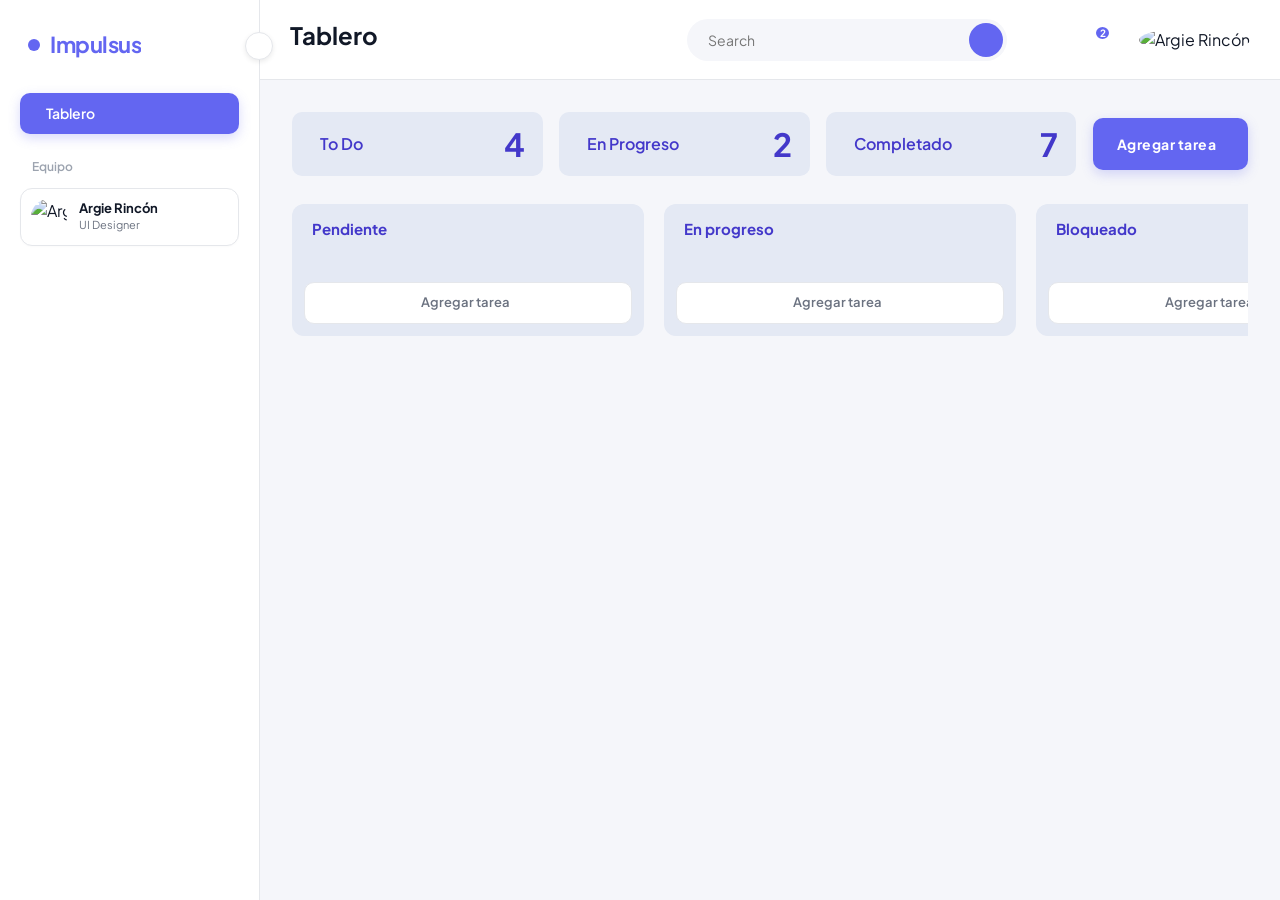
==== src/index.html @ f2d0fa30 "feat: extract task comments count into standalone component add the comments count template with its" ====
<!DOCTYPE html>
<html lang="es">

<head>
  <meta charset="UTF-8" />
  <meta name="viewport" content="width=device-width, initial-scale=1.0" />
  <title>Impulsus</title>
  <link rel="icon" type="image/svg+xml" href="favicon.svg" />

  <link rel="preconnect" href="https://fonts.googleapis.com" />
  <link rel="preconnect" href="https://fonts.gstatic.com" crossorigin />
  <link href="https://fonts.googleapis.com/css2?family=Plus+Jakarta+Sans:wght@400;500;600;700&display=swap"
    rel="stylesheet" />

  <link href="https://cdn.jsdelivr.net/npm/remixicon@4.9.1/fonts/remixicon.css" rel="stylesheet" />

  <link href="https://cdn.jsdelivr.net/npm/bootstrap@5.3.3/dist/css/bootstrap.min.css" rel="stylesheet">
  <link rel="stylesheet" href="https://cdn.jsdelivr.net/npm/bootstrap-icons@1.11.3/font/bootstrap-icons.min.css">

  <link rel="stylesheet"
    href="https://cdn.jsdelivr.net/npm/bootstrap-datepicker@1.10.0/dist/css/bootstrap-datepicker3.min.css" />

  <link rel="stylesheet" href="css/global.css" />
  <link rel="stylesheet" href="css/dashboard.css" />
  <link rel="stylesheet" href="components/sidebar/sidebar.css" />
  <link rel="stylesheet" href="components/sidebar-item/sidebar-item.css" />
  <link rel="stylesheet" href="components/metric-card/metric-card.css" />
  <link rel="stylesheet" href="components/user-avatar/user-avatar.css" />
  <link rel="stylesheet" href="components/team-card/team-card.css" />
  <link rel="stylesheet" href="components/chip/chip.css" />
  <link rel="stylesheet" href="components/task-card/task-card.css" />

  <link rel="stylesheet" href="components/task-comments/task-comments.css" />
  <link rel="stylesheet" href="components/task-columns-status/task-columns-status.css" />
  <link rel="stylesheet" href="components/header/header.css" />
  <link rel="stylesheet" href="components/task-form/task-form.css" />
</head>

<body class="app-dashboard">

  <aside class="sidebar" id="sidebar"></aside>

  <div class="dashboard-main-container ">

    <header class="header" id="header"></header>

    <main class="content">

      <section class="metrics-grid">

        <div class="metric-cards" id="metricCards"></div>

        <button class="add-task-header-btn">
          Agregar tarea
          <i class="ri-add-line"></i>
        </button>
      </section>

      <section class="board-section">
        <div class="kanban-grid" id="taskColumnsStatus"></div>
      </section>
    </main>
  </div>

  <div class="sidebar-overlay" id="sidebarOverlay"></div>

  <div id="taskFormModalMount"></div>

  <script src="js/users.js"></script>
  <script src="js/task.js"></script>
  <script src="js/taskManager.js"></script>
  <script src="js/ui.js"></script>
  <script src="js/app.js"></script>
  <script src="components/sidebar/sidebar.js"></script>
  <script src="components/sidebar-item/sidebar-item.js"></script>
  <script src="components/metric-card/metric-card.js"></script>
  <script src="components/user-avatar/user-avatar.js"></script>
  <script src="components/team-card/team-card.js"></script>
  <script src="components/chip/chip.js"></script>
  <script src="components/task-comments/task-comments.js"></script>
  <script src="https://cdn.jsdelivr.net/npm/jquery@3.7.1/dist/jquery.min.js"></script>
  <script src="https://cdn.jsdelivr.net/npm/bootstrap-datepicker@1.10.0/dist/js/bootstrap-datepicker.min.js"></script>
  <script src="https://cdn.jsdelivr.net/npm/bootstrap-datepicker@1.10.0/dist/locales/bootstrap-datepicker.es.min.js">
  </script>
  <script src="components/task-card/task-card.js"></script>
  <script src="components/header/header.js"></script>
  <script src="https://cdn.jsdelivr.net/npm/bootstrap@5.3.3/dist/js/bootstrap.bundle.min.js"></script>
  <script src="components/task-form/task-form.js"></script>

</body>

</html>
---- src/css/global.css ----
:root {
  --primary-blue: #6366f1;
  --primary-blue-hover: #4f46e5;

  --text-body: #334155;
  --text-label: #172b4d;
  --blue-text: #4338ca;
  --text-main: #111827;
  --text-muted: #6b7280;
  --text-light: #9ca3af;

  --input-border: #e2e8f0;
  --input-bg: #f7f8fa;
  --border-color: #e5e7eb;

  --bg-app: #f5f6fa;
  --bg-card: #ffffff;
  --light-blue-bg: #e0e7ff;
  --light-purple-bg: #f3e8ff;

  --focus-ring: rgba(99, 102, 241, 0.15);
  --font-family: 'Plus Jakarta Sans', -apple-system, BlinkMacSystemFont, sans-serif;
}

* {
  box-sizing: border-box;
  margin: 0;
  padding: 0;
}

body {
  -webkit-font-smoothing: antialiased;
  color: var(--text-main);
  font-family: var(--font-family);
}

.datepicker table {
  border-collapse: separate;
}
---- src/css/dashboard.css ----
.app-dashboard {
  height: 100vh;
  overflow: hidden;
  background-color: var(--bg-app);
  display: flex;
  min-height: 100vh;
}

.dashboard-main-container {
  flex: 1;
  display: flex;
  flex-direction: column;
  min-width: 0;
  height: 100vh;
  overflow: hidden;
}

.content {
  padding: 32px;
  flex: 1;
  display: flex;
  flex-direction: column;
  overflow: hidden;
}

.metrics-grid {
  display: flex;
  align-items: center;
  gap: 16px;
  margin-bottom: 28px;
  flex-shrink: 0;
  flex-wrap: wrap;
}

.metric-card {
  height: 64px;
  width: 260px;
  padding: 10px 18px;
  display: flex;
  align-items: center;
  justify-content: space-between;
  flex: 1 1 200px;
  max-width: 280px;
  border-radius: 10px;
  background-color: #e4e9f4;
}

.metric-info {
  display: flex;
  align-items: center;
  gap: 10px;
  min-width: 0;
}

.metric-icon {
  font-size: 24px;
  color: var(--blue-text);
  flex-shrink: 0;
}

.metric-title {
  font-size: 16px;
  font-weight: 600;
  color: var(--blue-text);
  white-space: nowrap;
}

.metric-value {
  font-size: 32px;
  font-weight: 700;
  color: var(--blue-text);
  line-height: 1;
  flex-shrink: 0;
}

.add-task-header-btn {
  background-color: var(--primary-blue);
  color: white;
  border: none;
  border-radius: 10px;
  padding: 14px 24px;
  font-size: 14px;
  font-weight: 700;
  letter-spacing: 0.5px;
  cursor: pointer;
  transition: all 0.2s ease;
  box-shadow: 0 4px 12px rgba(99, 102, 241, 0.25);
  margin-left: auto;
  display: flex;
  align-items: center;
  gap: 8px;
  height: 52px;
  flex-shrink: 0;
}

.add-task-header-btn i {
  font-size: 18px;
  font-weight: bold;
}

.add-task-header-btn:hover {
  background-color: var(--primary-blue-hover);
  transform: translateY(-1px);
}

.metric-header {
  display: flex;
  justify-content: space-between;
  align-items: center;
}

.board-section {
  display: flex;
  flex-direction: column;
  flex: 1;
  min-height: 0;
  overflow-x: auto;
  padding-bottom: 12px;
}

.section-title {
  font-size: 16px;
  font-weight: 700;
  margin-bottom: 16px;
  color: var(--text-main);
  flex-shrink: 0;
}

@media (max-width: 1200px) {
  .content {
    overflow-y: auto;
  }
}

@media (max-width: 768px) {
  .app-dashboard {
    overflow: auto;
  }

  .board-section {
    overflow-x: auto;
    -webkit-overflow-scrolling: touch;
  }

  .dashboard-main-container,
  .content {
    height: auto;
    overflow: visible;
  }

  .metrics-grid {
    grid-template-columns: 1fr;
  }

  .metric-card {
    max-width: 100%;
    flex: 1 1 100%;
  }

  .add-task-header-btn {
    margin-left: 0;
    width: 100%;
    justify-content: center;
  }
}
---- src/components/sidebar/sidebar.css ----
.sidebar {
  width: 260px;
  height: 100vh;
  padding: 28px 20px;
  display: flex;
  flex-direction: column;
  flex-shrink: 0;
  transition:
    width 0.3s cubic-bezier(0.4, 0, 0.2, 1),
    padding 0.3s cubic-bezier(0.4, 0, 0.2, 1);
  position: relative;
  background: #ffffff;
  border-right: 1px solid var(--border-color);
  overflow: visible;
}

.sidebar-toggle-btn {
  width: 28px;
  height: 28px;
  display: flex;
  align-items: center;
  justify-content: center;
  position: absolute;
  top: 32px;
  right: -14px;
  z-index: 100;
  background-color: white;
  border: 1px solid var(--border-color);
  border-radius: 50%;
  font-size: 16px;
  color: var(--primary-blue);
  box-shadow: 0 2px 5px rgba(0, 0, 0, 0.08);
  transition: all 0.2s ease;
  cursor: pointer;
}

.sidebar-toggle-btn:hover {
  background-color: var(--primary-blue);
  color: white;
  border-color: var(--primary-blue);
}

.sidebar.collapsed {
  width: 88px;
  padding: 28px 12px;
}

.brand-name,
.nav-title,
.team-list {
  white-space: nowrap;
  transition:
    opacity 0.15s ease 0.15s,
    visibility 0s linear 0.15s,
    max-width 0.3s cubic-bezier(0.4, 0, 0.2, 1);
}

.sidebar.collapsed .brand-name,
.sidebar.collapsed .nav-title,
.sidebar.collapsed .team-list {
  opacity: 0;
  visibility: hidden;
  transition:
    opacity 0.1s ease,
    visibility 0s linear 0.1s,
    max-width 0.3s cubic-bezier(0.4, 0, 0.2, 1);
}

.sidebar.collapsed .brand {
  padding-left: 16px;
  margin-bottom: 24px;
  gap: 0;
}

.brand {
  padding-left: 8px;
  margin-bottom: 32px;
  display: flex;
  align-items: center;
  gap: 10px;
  transition:
    gap 0.3s cubic-bezier(0.4, 0, 0.2, 1),
    padding 0.3s cubic-bezier(0.4, 0, 0.2, 1),
    margin-bottom 0.3s cubic-bezier(0.4, 0, 0.2, 1);
}

.brand-icon {
  padding: 6px;
  background-color: var(--primary-blue);
  border-radius: 8px;
  color: white;
  font-size: 20px;
}

.brand-name {
  font-size: 22px;
  font-weight: 700;
  letter-spacing: -0.5px;
  color: var(--primary-blue);
  max-width: 200px;
  overflow: hidden;
}

.nav-section {
  display: flex;
  flex-direction: column;
  gap: 4px;
}

.nav-title {
  font-size: 12px;
  font-weight: 600;
  color: var(--text-light);
  margin: 20px 0 8px 12px;
  text-transform: capitalize;
}

.chevron {
  color: var(--text-light);
  font-size: 16px;
}

.sidebar-overlay {
  display: none;
  position: fixed;
  inset: 0;
  background-color: rgba(0, 0, 0, 0.4);
  z-index: 1040;
  backdrop-filter: blur(2px);
  transition: opacity 0.3s ease;
}

@media (max-width: 768px) {

  .sidebar-toggle-btn {
    display: none;
  }

  .sidebar {
    height: 100vh;
    position: fixed !important;
    top: 0;
    left: -260px;
    z-index: 1050;
    box-shadow: 4px 0 15px rgba(0, 0, 0, 0.1);
    transition: left 0.3s cubic-bezier(0.4, 0, 0.2, 1);
  }

  .sidebar.mobile-open {
    left: 0;
  }

  .sidebar-overlay.active {
    display: block;
  }
}
---- src/components/sidebar-item/sidebar-item.css ----
.nav-items {
  display: flex;
  flex-direction: column;
  gap: 4px;
}

.nav-item {
  display: flex;
  align-items: center;
  gap: 12px;
  padding: 10px 14px;
  border-radius: 10px;
  color: var(--text-muted);
  text-decoration: none;
  font-size: 14px;
  font-weight: 600;
  transition:
    background-color 0.2s ease,
    color 0.2s ease,
    box-shadow 0.2s ease,
    padding 0.3s cubic-bezier(0.4, 0, 0.2, 1),
    margin 0.3s cubic-bezier(0.4, 0, 0.2, 1),
    font-size 0.3s cubic-bezier(0.4, 0, 0.2, 1);
}

.nav-item i {
  font-size: 18px;
  transition:
    font-size 0.3s cubic-bezier(0.4, 0, 0.2, 1),
    margin-left 0.3s cubic-bezier(0.4, 0, 0.2, 1);
}

.nav-item:hover {
  background-color: #f1f5f9;
  color: var(--text-main);
}

.nav-item.active {
  background-color: var(--primary-blue);
  color: white;
  box-shadow: 0 4px 12px rgba(99, 102, 241, 0.25);
}

.nav-item span {
  white-space: nowrap;
  transition:
    opacity 0.15s ease 0.15s,
    visibility 0s linear 0.15s;
}

.sidebar.collapsed .nav-item span {
  opacity: 0;
  visibility: hidden;
  transition:
    opacity 0.1s ease,
    visibility 0s linear 0.1s;
}

.sidebar.collapsed .nav-item {
  padding: 12px;
}

.sidebar.collapsed .nav-item i {
  font-size: 20px;
  margin-left: 10px;
}
---- src/components/metric-card/metric-card.css ----
.metric-cards {
  display: contents;
}

.metric-card {
  height: 64px;
  width: 260px;
  max-width: 280px;
  padding: 10px 18px;
  display: flex;
  align-items: center;
  justify-content: space-between;
  flex: 1 1 200px;
  border-radius: 10px;
  background-color: #e4e9f4;
}

.metric-info {
  min-width: 0;
  display: flex;
  align-items: center;
  gap: 10px;
}

.metric-icon {
  flex-shrink: 0;
  font-size: 24px;
  color: var(--blue-text);
}

.metric-title {
  font-size: 16px;
  font-weight: 600;
  color: var(--blue-text);
  white-space: nowrap;
}

.metric-value {
  flex-shrink: 0;
  line-height: 1;
  font-size: 32px;
  font-weight: 700;
  color: var(--blue-text);
}

@media (max-width: 768px) {
  .metric-card {
    max-width: 100%;
    flex: 1 1 100%;
  }
}
---- src/components/user-avatar/user-avatar.css ----
.avatar-sm,
.avatar-lg {
  border-radius: 50%;
  object-fit: cover;
}

.avatar-sm {
  width: 36px;
  height: 36px;
}

.avatar-lg {
  width: 40px;
  height: 40px;
}
---- src/components/team-card/team-card.css ----
.team-list {
  display: flex;
  flex-direction: column;
  gap: 10px;
}

.team-member {
  padding: 10px;
  display: flex;
  align-items: center;
  gap: 12px;
  background-color: white;
  border: 1px solid var(--border-color);
  border-radius: 12px;
  box-shadow: 0 1px 2px rgba(0, 0, 0, 0.02);
}

.member-info {
  flex: 1;
}

.member-info .name {
  font-size: 13px;
  font-weight: 700;
  color: var(--text-main);
  line-height: 1.2;
}

.member-info .role {
  font-size: 11px;
  color: var(--text-muted);
}
---- src/components/chip/chip.css ----
.status-badge {
  width: fit-content;
  padding: 4px 10px;
  display: inline-flex;
  align-items: center;
  gap: 6px;
  border-radius: 12px;
  font-size: 11px;
  font-weight: 600;
}

.status-dot {
  width: 7px;
  height: 7px;
  border-radius: 50%;
  display: inline-block;
}

.status-pending {
  background-color: #e2e8f0;
  color: #475569;
}

.status-pending .status-dot {
  background-color: #64748b;
}

.status-in-progress {
  background-color: #dbeafe;
  color: #1e40af;
}

.status-in-progress .status-dot {
  background-color: #2563eb;
}

.status-paused {
  background-color: #fef3c7;
  color: #92400e;
}

.status-paused .status-dot {
  background-color: #d97706;
}

.status-blocked {
  background-color: #ffe4e6;
  color: #9f1239;
}

.status-blocked .status-dot {
  background-color: #e11d48;
}

.status-done {
  background-color: #dcfce7;
  color: #166534;
}

.status-done .status-dot {
  background-color: #16a34a;
}

.tags-row {
  display: flex;
  flex-wrap: wrap;
  gap: 6px;
}

.tag {
  padding: 4px 10px;
  border-radius: 12px;
  font-size: 11px;
  font-weight: 600;
}

.tag-purple {
  background-color: #f3e8ff;
  color: #7e22ce;
}

.tag-blue {
  background-color: #e0e7ff;
  color: #4338ca;
}
---- src/components/task-card/task-card.css ----
.task-card {
  background-color: white;
  border-radius: 10px;
  padding: 15px;
  border: 1px solid #f1f5f9;
  box-shadow: 0 1px 3px rgba(0, 0, 0, 0.03);
  flex-shrink: 0;
}

.card-header {
  display: flex;
  justify-content: space-between;
  align-items: center;
  margin-bottom: 10px;
}

.card-title {
  font-size: 15px;
  font-weight: 700;
  color: var(--text-main);
  display: -webkit-box;
  -webkit-line-clamp: 2;
  -webkit-box-orient: vertical;
  overflow: hidden;
  text-overflow: ellipsis;
  word-break: break-word;
}

.card-options {
  position: relative;
  flex-shrink: 0;
}

.options-btn {
  border: none;
  background: transparent;
  color: var(--text-light);
  font-size: 18px;
  cursor: pointer;
  line-height: 1;
  padding: 4px;
  border-radius: 6px;
  display: flex;
  align-items: center;
  justify-content: center;
}

.options-btn:hover {
  color: var(--text-main);
  background-color: #f1f5f9;
}

.options-tooltip {
  position: absolute;
  top: calc(100% + 4px);
  right: 0;
  z-index: 20;
  min-width: 140px;
  background: white;
  border: 1px solid #e2e8f0;
  border-radius: 8px;
  box-shadow: 0 8px 24px rgba(0, 0, 0, 0.12);
  padding: 4px;
  display: flex;
  flex-direction: column;
  gap: 2px;
}

.options-tooltip[hidden] {
  display: none;
}

.tooltip-action {
  display: flex;
  align-items: center;
  gap: 8px;
  width: 100%;
  padding: 8px 10px;
  border: none;
  background: transparent;
  border-radius: 6px;
  font-size: 12px;
  font-weight: 600;
  color: var(--text-main);
  cursor: pointer;
  text-align: left;
}

.tooltip-action:hover {
  background-color: #f1f5f9;
}

.tooltip-action i {
  font-size: 15px;
  color: var(--text-muted);
}

.tooltip-action--danger {
  color: #dc2626;
}

.tooltip-action--danger i {
  color: #dc2626;
}

.tooltip-action--danger:hover {
  background-color: #fef2f2;
  color: #b91c1c;
}

.tooltip-action--danger:hover i {
  color: #b91c1c;
}

.card-desc {
  margin-bottom: 14px;
  font-size: 12px;
  color: var(--text-muted);
  line-height: 1.5;
  display: -webkit-box;
  -webkit-line-clamp: 2;
  -webkit-box-orient: vertical;
  overflow: hidden;
  text-overflow: ellipsis;
}

.card-footer {
  margin-top: 12px;
  display: flex;
  flex-direction: column;
  gap: 10px;
}

.avatar-group {
  display: flex;
  align-items: center;
  gap: 8px;
  width: fit-content;
  cursor: pointer;
}

.avatar-group img {
  width: 24px;
  height: 24px;
  border-radius: 50%;
  object-fit: cover;
}

.assignee-name {
  font-size: 12px;
  font-weight: 600;
  color: var(--text-main);
}

.unassign-slot {
  display: flex;
  align-items: center;
  gap: 8px;
  width: fit-content;
  cursor: pointer;
}

.unassign-slot-avatar {
  width: 24px;
  height: 24px;
  border-radius: 50%;
  background: linear-gradient(135deg, #9ca3af 0%, #cbd5e1 100%);
}

.unassign-slot-text {
  color: #64748b;
  font-weight: 500;
  font-size: 11px;
}

.due-date {
  display: flex;
  align-items: center;
  gap: 6px;
  font-size: 11px;
  font-weight: 600;
  color: var(--text-muted);
  width: fit-content;
  cursor: pointer;
}

.due-date i {
  font-size: 13px;
  color: var(--text-light);
}

.due-date-slot {
  display: flex;
  align-items: center;
  gap: 6px;
  width: fit-content;
  cursor: pointer;
}

.due-date-slot i {
  color: #64748b;
  font-size: 14px;
}

.due-date-slot span {
  color: #64748b;
  font-weight: 500;
  font-size: 11px;
}

.assignee-picker {
  position: absolute;
  z-index: 40;
  min-width: 180px;
  background: white;
  border: 1px solid #e2e8f0;
  border-radius: 8px;
  box-shadow: 0 8px 24px rgba(0, 0, 0, 0.12);
  padding: 4px;
  display: flex;
  flex-direction: column;
  gap: 2px;
}

.assignee-picker[hidden] {
  display: none;
}

.assignee-picker__item {
  display: flex;
  align-items: center;
  gap: 8px;
  width: 100%;
  padding: 8px 10px;
  border: none;
  background: transparent;
  border-radius: 6px;
  font-size: 12px;
  font-weight: 600;
  color: var(--text-main);
  cursor: pointer;
  text-align: left;
}

.assignee-picker__item:hover {
  background-color: #f1f5f9;
}

.assignee-picker__item img {
  width: 24px;
  height: 24px;
  border-radius: 50%;
  object-fit: cover;
}

.assignee-picker__item--clear {
  color: #64748b;
}

.assignee-picker__clear-avatar {
  width: 24px;
  height: 24px;
  border-radius: 50%;
  background: linear-gradient(135deg, #9ca3af 0%, #cbd5e1 100%);
  flex-shrink: 0;
}

.assignee-picker__divider {
  height: 1px;
  background: #f1f5f9;
  margin: 4px 6px;
}

.due-date-picker {
  position: absolute;
  z-index: 40;
  display: flex;
  flex-direction: column;
}

.due-date-picker[hidden] {
  display: none;
}

.due-date-input {
  order: 1;
  padding: 8px 10px;
  border: 1px solid #e2e8f0;
  border-radius: 8px;
  font-size: 12px;
  width: 140px;
  color: var(--text-main);
  outline: none;
}

.due-date-input:focus {
  border-color: var(--primary-blue, #2563eb);
  box-shadow: 0 0 0 3px rgba(37, 99, 235, 0.15);
}

.due-date-picker .datepicker {
  position: static;
  min-width: 0;
  order: 2;
  z-index: 50 !important;
  margin-top: 4px;
  background-color: #fff;
  border: 1px solid #e2e8f0;
  border-radius: 8px;
}

.clear-date-btn {
  order: 3;
  margin-top: 6px;
  width: 100%;
  padding: 8px 10px;
  border: 1px solid #e2e8f0;
  background: #fff;
  border-radius: 8px;
  font-size: 12px;
  font-weight: 600;
  color: #dc2626;
  cursor: pointer;
}

.clear-date-btn:hover {
  background-color: #fef2f2;
  border-color: #fecaca;
}

.clear-date-btn[hidden] {
  display: none;
}

.due-date-picker .datepicker-dropdown::before,
.due-date-picker .datepicker-dropdown::after {
  content: none;
  display: none;
}

.due-date-picker .datepicker-days,
.due-date-picker .datepicker-months,
.due-date-picker .datepicker-years,
.due-date-picker .datepicker-decades {
  background-color: #fff;
}
---- src/components/task-comments/task-comments.css ----
.comments-count {
  display: flex;
  align-items: center;
  gap: 6px;
  font-size: 11px;
  font-weight: 600;
  color: var(--text-muted);
}
---- src/components/task-columns-status/task-columns-status.css ----
.kanban-grid {
  width: max-content;
  min-height: 0;
  display: grid;
  grid-template-columns: repeat(5, 352px);
  align-items: start;
  flex: 1;
  gap: 20px;
}

.column-container {
  width: 352px;
  max-height: 100%;
  display: flex;
  flex-direction: column;
}

.kanban-grid::-webkit-scrollbar {
  height: 8px;
}

.kanban-grid::-webkit-scrollbar-track {
  background: transparent;
}

.kanban-grid::-webkit-scrollbar-thumb {
  background-color: #cbd5e1;
  border-radius: 10px;
}

.kanban-grid::-webkit-scrollbar-thumb:hover {
  background-color: #94a3b8;
}

.column-container {
  max-height: 100%;
  min-height: 0;
  padding: 12px;
  background-color: #e4e9f4;
  display: flex;
  flex-direction: column;
  gap: 12px;
  border-radius: 12px;
}

.column-header {
  padding: 4px 8px 12px 8px;
  display: flex;
  justify-content: space-between;
  align-items: center;
  flex-shrink: 0;
}

.column-title {
  font-size: 15px;
  font-weight: 700;
  color: var(--blue-text);
}

.column-options {
  border: none;
  background: transparent;
  color: var(--text-light);
  font-size: 18px;
  cursor: pointer;
}

.column-options:hover {
  color: var(--text-main);
}

.kanban-column {
  padding-right: 4px;
  display: flex;
  flex-direction: column;
  gap: 10px;
  flex: 1;
  overflow-y: auto;
}

.kanban-column::-webkit-scrollbar {
  width: 6px;
}

.kanban-column::-webkit-scrollbar-track {
  background: transparent;
}

.kanban-column::-webkit-scrollbar-thumb {
  background-color: #cbd5e1;
  border-radius: 10px;
}

.kanban-column::-webkit-scrollbar-thumb:hover {
  background-color: #94a3b8;
}

.add-task-btn {
  width: 100%;
  margin-top: auto;
  padding: 10px;
  display: flex;
  align-items: center;
  justify-content: center;
  gap: 6px;
  background-color: white;
  border: 1px solid var(--border-color);
  border-radius: 10px;
  font-size: 13px;
  font-weight: 600;
  color: var(--text-muted);
  cursor: pointer;
  transition: all 0.2s;
  flex-shrink: 0;
}

.add-task-btn:hover {
  border-color: var(--primary-blue);
  color: var(--primary-blue);
}

@media (max-width: 1200px) {
  .kanban-grid {
    height: auto;
    grid-template-columns: repeat(2, 1fr);
  }

  .column-container {
    max-height: 500px;
  }
}

@media (max-width: 768px) {
  .kanban-grid {
    grid-template-columns: repeat(5, 352px);
    width: max-content;
    gap: 16px;
  }

  .column-container {
    width: 352px;
    max-height: 500px;
  }
}
---- src/components/header/header.css ----
.header {
  height: 80px;
  padding: 0 30px;
  background-color: white;
  display: flex;
  flex-shrink: 0;
  align-items: center;
  justify-content: space-between;
  border-bottom: 1px solid var(--border-color);
}

.header_icon-btn.mobile-menu-btn {
  display: none;
}

.header-left-group {
  display: flex;
  align-items: center;
  gap: 12px;
}

.page-title {
  font-size: 24px;
  font-weight: 700;
  color: var(--text-main);
}

.header-actions {
  display: flex;
  align-items: center;
  gap: 16px;
}

.search-box {
  position: relative;
  display: flex;
  align-items: center;
}

.search-box input {
  width: 320px;
  height: 42px;
  padding: 0 50px 0 20px;
  background-color: var(--bg-app);
  border-radius: 24px;
  outline: none;
  border: 1px solid transparent;
  transition: border-color 0.2s;
  font-size: 14px;
  font-family: inherit;
}

.search-box input:focus {
  border-color: var(--primary-blue);
  background-color: white;
}

.search-btn {
  position: absolute;
  top: 4px;
  right: 4px;
  width: 34px;
  height: 34px;
  display: flex;
  align-items: center;
  justify-content: center;
  border-radius: 50%;
  background-color: var(--primary-blue);
  color: white;
  border: none;
  font-size: 16px;
  cursor: pointer;
}

.header_icon-btn {
  position: relative;
  width: 38px;
  height: 38px;
  display: flex;
  align-items: center;
  justify-content: center;
  border-radius: 50%;
  border: none;
  background: transparent;
  color: var(--text-muted);
  font-size: 20px;
  cursor: pointer;
}

.header_icon-btn:hover {
  background-color: var(--bg-app);
  color: var(--text-main);
}

.badge-btn .badge {
  position: absolute;
  top: 4px;
  right: 4px;
  width: 16px;
  height: 16px;
  display: flex;
  align-items: center;
  justify-content: center;
  background-color: var(--primary-blue);
  color: white;
  font-size: 10px;
  font-weight: 700;
  border-radius: 50%;
  border: 2px solid white;
}

.header-avatar {
  margin-left: 8px;
  cursor: pointer;
}

.mobile-search-btn {
  display: none !important;
}

@media (max-width: 768px) {

  .mobile-menu-btn {
    display: flex !important;
  }

  .header {
    position: relative;
    padding: 0 10px 0 5px;
  }

  .header-actions {
    gap: 0px
  }

  .search-box {
    position: static;
  }

  .mobile-search-btn {
    display: flex !important;
  }

  .search-input-wrapper {
    display: none;
    position: absolute;
    top: 100%;
    left: 0;
    right: 0;
    width: 100%;
    padding: 12px 16px;
    background-color: var(--bg-app, #f8fafc);
    box-shadow: 0 6px 15px rgba(0, 0, 0, 0.08);
    border-bottom: 1px solid var(--border-color);
    z-index: 1020;
    animation: header-fade-in-down 0.2s ease forwards;
  }

  .search-box.mobile-search-active .search-input-wrapper {
    display: flex !important;
  }

  .search-input-wrapper input {
    width: 100% !important;
    max-width: 100%;
    border-color: var(--primary-blue);
    background-color: white;
  }

  .search-btn {
    top: 16px;
    right: 20px;
  }
}

@keyframes header-fade-in-down {
  from {
    opacity: 0;
    transform: translateY(-8px);
  }

  to {
    opacity: 1;
    transform: translateY(0);
  }
}
---- src/components/task-form/task-form.css ----
.create-task-card {
  padding: 24px 28px;
  background: #ffffff;
  border-radius: 20px;
  border: none;
  box-shadow: none;
}

#taskFormModal .modal-dialog {
  max-width: 650px;
}

.create-task-card__header-btn {
  padding: 0;
  background: none;
  border: 0;
  color: #64748b;
  cursor: pointer;
  font-size: 1.1rem;
  transition: color 0.2s ease;
}

.create-task-card__header-btn:hover {
  color: #0f172a;
}

.create-task-form__label {
  font-weight: 600;
  font-size: 0.875rem;
  color: var(--text-label);
  margin-bottom: 6px;
  display: block;
}

.task-status {
  padding: 8px 14px;
  display: flex;
  align-items: center;
  gap: 6px;
  background-color: var(--input-bg);
  color: var(--primary-blue);
  border-radius: 8px;
  border: 1px solid var(--input-border);
  font-weight: 500;
  font-size: 0.875rem;
}

.task-status:hover,
.task-status:focus {
  background-color: #eef2ff;
  color: var(--primary-blue-hover);
}

.create-task-card .dropdown-item {
  font-size: 14px;
}

.create-task-form__description {
  border: 1px solid var(--input-border);
  border-radius: 10px;
  background-color: var(--input-bg);
  overflow: hidden;
}

.form-description {
  width: 100%;
  min-height: 120px;
  background-color: transparent;
  padding: 12px;
  border: none;
  resize: vertical;
  outline: none;
  color: var(--text-body);
  font-size: 14px;
}

.create-task-form__description:focus-within {
  background-color: #ffffff;
  border-color: var(--primary-blue);
  box-shadow: 0 0 0 3px var(--focus-ring);
}

.form-description:focus {
  background-color: transparent;
}

.create-task-form__input,
.form-select {
  padding: 8px 12px;
  background-color: var(--input-bg);
  border: 1px solid var(--input-border);
  border-radius: 8px;
  color: var(--text-body);
  font-size: 14px;
  transition: all 0.2s ease;
}

.create-task-form__input:focus,
.form-select:focus {
  background-color: #ffffff;
  border-color: var(--primary-blue);
  box-shadow: 0 0 0 3px var(--focus-ring);
}

.assignee-select__toggle {
  padding: 8px 12px;
  display: flex;
  align-items: center;
  gap: 8px;
  background-color: var(--input-bg);
  border: 1px solid var(--input-border);
  border-radius: 8px;
  color: var(--text-body);
  font-size: 14px;
  transition: all 0.2s ease;
}

.assignee-select__toggle:hover,
.assignee-select__toggle:focus {
  background-color: #ffffff;
  border-color: var(--primary-blue);
  box-shadow: 0 0 0 3px var(--focus-ring);
  color: var(--text-body);
}

.assignee-select__toggle::after {
  margin-left: auto;
}

.assignee-select__placeholder,
.assignee-select__value {
  display: flex;
  align-items: center;
  gap: 8px;
  min-width: 0;
}

.assignee-select__placeholder {
  color: #64748b;
}

.assignee-select__value span {
  overflow: hidden;
  text-overflow: ellipsis;
  white-space: nowrap;
}

.assignee-select__value img {
  width: 24px;
  height: 24px;
  border-radius: 50%;
  object-fit: cover;
  flex-shrink: 0;
}

.assignee-select__menu {
  min-width: 200px;
  padding: 4px;
}

.assignee-select__menu .assignee-picker__item {
  width: 100%;
}

.create-task-card .datepicker {
  z-index: 1060 !important;
  margin-top: 4px;
  padding: 8px;
  background-color: #fff;
  border: 1px solid var(--input-border);
  border-radius: 8px;
}

.create-task-card .datepicker-dropdown::before,
.create-task-card .datepicker-dropdown::after {
  content: none;
  display: none;
}

.create-task-card .datepicker-days,
.create-task-card .datepicker-months,
.create-task-card .datepicker-years,
.create-task-card .datepicker-decades {
  background-color: #fff;
}

.create-task-form__btn {
  font-size: 14px;
}

.create-task-form__btn--cancel {
  padding: 8px 20px;
  background-color: #ffffff;
  border: 1px solid var(--input-border);
  color: #475569;
  font-weight: 500;
  border-radius: 8px;
}

.create-task-form__btn--cancel:hover {
  background-color: #f8fafc;
  border-color: var(--input-border);
  color: #1e293b;
}

.create-task-form__btn--create {
  padding: 8px 24px;
  background-color: var(--primary-blue);
  border: none;
  color: #ffffff;
  font-weight: 500;
  border-radius: 8px;
}

.create-task-form__btn--create:hover {
  color: #ffffff;
  background-color: var(--primary-blue-hover);
}
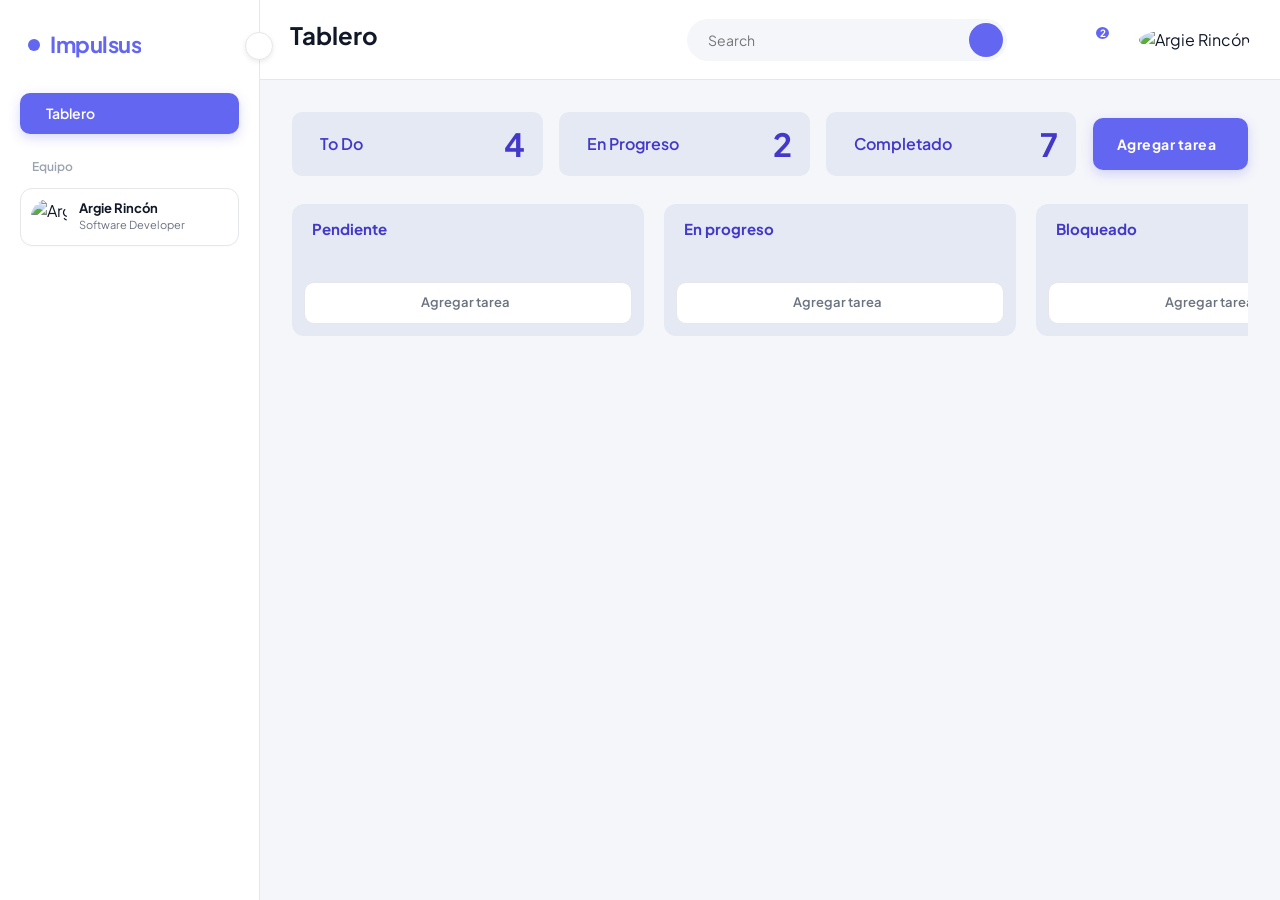
==== commit 3aa4281d: "refactor: reorganize component folders and update asset paths relocate sidebar components under side" ====
--- a/src/index.html
+++ b/src/index.html
@@ -22,15 +22,15 @@
 
   <link rel="stylesheet" href="css/global.css" />
   <link rel="stylesheet" href="css/dashboard.css" />
-  <link rel="stylesheet" href="components/sidebar/sidebar.css" />
-  <link rel="stylesheet" href="components/sidebar-item/sidebar-item.css" />
+  <link rel="stylesheet" href="components/sidebar/bar/sidebar.css" />
+  <link rel="stylesheet" href="components/sidebar/item/sidebar-item.css" />
   <link rel="stylesheet" href="components/metric-card/metric-card.css" />
   <link rel="stylesheet" href="components/user-avatar/user-avatar.css" />
-  <link rel="stylesheet" href="components/team-card/team-card.css" />
-  <link rel="stylesheet" href="components/chip/chip.css" />
-  <link rel="stylesheet" href="components/task-card/task-card.css" />
+  <link rel="stylesheet" href="components/task-card/team/team-card.css" />
+  <link rel="stylesheet" href="components/task-card/chip/chip.css" />
+  <link rel="stylesheet" href="components/task-card/card/task-card.css" />
 
-  <link rel="stylesheet" href="components/task-comments/task-comments.css" />
+  <link rel="stylesheet" href="components/task-card/comments/task-comments.css" />
   <link rel="stylesheet" href="components/task-columns-status/task-columns-status.css" />
   <link rel="stylesheet" href="components/header/header.css" />
   <link rel="stylesheet" href="components/task-form/task-form.css" />
@@ -71,18 +71,18 @@
   <script src="js/taskManager.js"></script>
   <script src="js/ui.js"></script>
   <script src="js/app.js"></script>
-  <script src="components/sidebar/sidebar.js"></script>
-  <script src="components/sidebar-item/sidebar-item.js"></script>
+  <script src="components/sidebar/bar/sidebar.js"></script>
+  <script src="components/sidebar/item/sidebar-item.js"></script>
   <script src="components/metric-card/metric-card.js"></script>
   <script src="components/user-avatar/user-avatar.js"></script>
-  <script src="components/team-card/team-card.js"></script>
-  <script src="components/chip/chip.js"></script>
-  <script src="components/task-comments/task-comments.js"></script>
+  <script src="components/task-card/team/team-card.js"></script>
+  <script src="components/task-card/chip/chip.js"></script>
+  <script src="components/task-card/comments/task-comments.js"></script>
   <script src="https://cdn.jsdelivr.net/npm/jquery@3.7.1/dist/jquery.min.js"></script>
   <script src="https://cdn.jsdelivr.net/npm/bootstrap-datepicker@1.10.0/dist/js/bootstrap-datepicker.min.js"></script>
   <script src="https://cdn.jsdelivr.net/npm/bootstrap-datepicker@1.10.0/dist/locales/bootstrap-datepicker.es.min.js">
   </script>
-  <script src="components/task-card/task-card.js"></script>
+  <script src="components/task-card/card/task-card.js"></script>
   <script src="components/header/header.js"></script>
   <script src="https://cdn.jsdelivr.net/npm/bootstrap@5.3.3/dist/js/bootstrap.bundle.min.js"></script>
   <script src="components/task-form/task-form.js"></script>
--- a/src/components/sidebar/bar/sidebar.css
+++ b/src/components/sidebar/bar/sidebar.css
@@ -0,0 +1,156 @@
+.sidebar {
+  width: 260px;
+  height: 100vh;
+  padding: 28px 20px;
+  display: flex;
+  flex-direction: column;
+  flex-shrink: 0;
+  transition:
+    width 0.3s cubic-bezier(0.4, 0, 0.2, 1),
+    padding 0.3s cubic-bezier(0.4, 0, 0.2, 1);
+  position: relative;
+  background: #ffffff;
+  border-right: 1px solid var(--border-color);
+  overflow: visible;
+}
+
+.sidebar-toggle-btn {
+  width: 28px;
+  height: 28px;
+  display: flex;
+  align-items: center;
+  justify-content: center;
+  position: absolute;
+  top: 32px;
+  right: -14px;
+  z-index: 100;
+  background-color: white;
+  border: 1px solid var(--border-color);
+  border-radius: 50%;
+  font-size: 16px;
+  color: var(--primary-blue);
+  box-shadow: 0 2px 5px rgba(0, 0, 0, 0.08);
+  transition: all 0.2s ease;
+  cursor: pointer;
+}
+
+.sidebar-toggle-btn:hover {
+  background-color: var(--primary-blue);
+  color: white;
+  border-color: var(--primary-blue);
+}
+
+.sidebar.collapsed {
+  width: 88px;
+  padding: 28px 12px;
+}
+
+.brand-name,
+.nav-title,
+.team-list {
+  white-space: nowrap;
+  transition:
+    opacity 0.15s ease 0.15s,
+    visibility 0s linear 0.15s,
+    max-width 0.3s cubic-bezier(0.4, 0, 0.2, 1);
+}
+
+.sidebar.collapsed .brand-name,
+.sidebar.collapsed .nav-title,
+.sidebar.collapsed .team-list {
+  opacity: 0;
+  visibility: hidden;
+  transition:
+    opacity 0.1s ease,
+    visibility 0s linear 0.1s,
+    max-width 0.3s cubic-bezier(0.4, 0, 0.2, 1);
+}
+
+.sidebar.collapsed .brand {
+  padding-left: 16px;
+  margin-bottom: 24px;
+  gap: 0;
+}
+
+.brand {
+  padding-left: 8px;
+  margin-bottom: 32px;
+  display: flex;
+  align-items: center;
+  gap: 10px;
+  transition:
+    gap 0.3s cubic-bezier(0.4, 0, 0.2, 1),
+    padding 0.3s cubic-bezier(0.4, 0, 0.2, 1),
+    margin-bottom 0.3s cubic-bezier(0.4, 0, 0.2, 1);
+}
+
+.brand-icon {
+  padding: 6px;
+  background-color: var(--primary-blue);
+  border-radius: 8px;
+  color: white;
+  font-size: 20px;
+}
+
+.brand-name {
+  font-size: 22px;
+  font-weight: 700;
+  letter-spacing: -0.5px;
+  color: var(--primary-blue);
+  max-width: 200px;
+  overflow: hidden;
+}
+
+.nav-section {
+  display: flex;
+  flex-direction: column;
+  gap: 4px;
+}
+
+.nav-title {
+  font-size: 12px;
+  font-weight: 600;
+  color: var(--text-light);
+  margin: 20px 0 8px 12px;
+  text-transform: capitalize;
+}
+
+.chevron {
+  color: var(--text-light);
+  font-size: 16px;
+}
+
+.sidebar-overlay {
+  display: none;
+  position: fixed;
+  inset: 0;
+  background-color: rgba(0, 0, 0, 0.4);
+  z-index: 1040;
+  backdrop-filter: blur(2px);
+  transition: opacity 0.3s ease;
+}
+
+@media (max-width: 768px) {
+
+  .sidebar-toggle-btn {
+    display: none;
+  }
+
+  .sidebar {
+    height: 100vh;
+    position: fixed !important;
+    top: 0;
+    left: -260px;
+    z-index: 1050;
+    box-shadow: 4px 0 15px rgba(0, 0, 0, 0.1);
+    transition: left 0.3s cubic-bezier(0.4, 0, 0.2, 1);
+  }
+
+  .sidebar.mobile-open {
+    left: 0;
+  }
+
+  .sidebar-overlay.active {
+    display: block;
+  }
+}
--- a/src/components/sidebar/item/sidebar-item.css
+++ b/src/components/sidebar/item/sidebar-item.css
@@ -0,0 +1,66 @@
+.nav-items {
+  display: flex;
+  flex-direction: column;
+  gap: 4px;
+}
+
+.nav-item {
+  display: flex;
+  align-items: center;
+  gap: 12px;
+  padding: 10px 14px;
+  border-radius: 10px;
+  color: var(--text-muted);
+  text-decoration: none;
+  font-size: 14px;
+  font-weight: 600;
+  transition:
+    background-color 0.2s ease,
+    color 0.2s ease,
+    box-shadow 0.2s ease,
+    padding 0.3s cubic-bezier(0.4, 0, 0.2, 1),
+    margin 0.3s cubic-bezier(0.4, 0, 0.2, 1),
+    font-size 0.3s cubic-bezier(0.4, 0, 0.2, 1);
+}
+
+.nav-item i {
+  font-size: 18px;
+  transition:
+    font-size 0.3s cubic-bezier(0.4, 0, 0.2, 1),
+    margin-left 0.3s cubic-bezier(0.4, 0, 0.2, 1);
+}
+
+.nav-item:hover {
+  background-color: #f1f5f9;
+  color: var(--text-main);
+}
+
+.nav-item.active {
+  background-color: var(--primary-blue);
+  color: white;
+  box-shadow: 0 4px 12px rgba(99, 102, 241, 0.25);
+}
+
+.nav-item span {
+  white-space: nowrap;
+  transition:
+    opacity 0.15s ease 0.15s,
+    visibility 0s linear 0.15s;
+}
+
+.sidebar.collapsed .nav-item span {
+  opacity: 0;
+  visibility: hidden;
+  transition:
+    opacity 0.1s ease,
+    visibility 0s linear 0.1s;
+}
+
+.sidebar.collapsed .nav-item {
+  padding: 12px;
+}
+
+.sidebar.collapsed .nav-item i {
+  font-size: 20px;
+  margin-left: 10px;
+}
--- a/src/components/task-card/team/team-card.css
+++ b/src/components/task-card/team/team-card.css
@@ -0,0 +1,32 @@
+.team-list {
+  display: flex;
+  flex-direction: column;
+  gap: 10px;
+}
+
+.team-member {
+  padding: 10px;
+  display: flex;
+  align-items: center;
+  gap: 12px;
+  background-color: white;
+  border: 1px solid var(--border-color);
+  border-radius: 12px;
+  box-shadow: 0 1px 2px rgba(0, 0, 0, 0.02);
+}
+
+.member-info {
+  flex: 1;
+}
+
+.member-info .name {
+  font-size: 13px;
+  font-weight: 700;
+  color: var(--text-main);
+  line-height: 1.2;
+}
+
+.member-info .role {
+  font-size: 11px;
+  color: var(--text-muted);
+}
--- a/src/components/task-card/chip/chip.css
+++ b/src/components/task-card/chip/chip.css
@@ -0,0 +1,85 @@
+.status-badge {
+  width: fit-content;
+  padding: 4px 10px;
+  display: inline-flex;
+  align-items: center;
+  gap: 6px;
+  border-radius: 12px;
+  font-size: 11px;
+  font-weight: 600;
+}
+
+.status-dot {
+  width: 7px;
+  height: 7px;
+  border-radius: 50%;
+  display: inline-block;
+}
+
+.status-pending {
+  background-color: #e2e8f0;
+  color: #475569;
+}
+
+.status-pending .status-dot {
+  background-color: #64748b;
+}
+
+.status-in-progress {
+  background-color: #dbeafe;
+  color: #1e40af;
+}
+
+.status-in-progress .status-dot {
+  background-color: #2563eb;
+}
+
+.status-paused {
+  background-color: #fef3c7;
+  color: #92400e;
+}
+
+.status-paused .status-dot {
+  background-color: #d97706;
+}
+
+.status-blocked {
+  background-color: #ffe4e6;
+  color: #9f1239;
+}
+
+.status-blocked .status-dot {
+  background-color: #e11d48;
+}
+
+.status-done {
+  background-color: #dcfce7;
+  color: #166534;
+}
+
+.status-done .status-dot {
+  background-color: #16a34a;
+}
+
+.tags-row {
+  display: flex;
+  flex-wrap: wrap;
+  gap: 6px;
+}
+
+.tag {
+  padding: 4px 10px;
+  border-radius: 12px;
+  font-size: 11px;
+  font-weight: 600;
+}
+
+.tag-purple {
+  background-color: #f3e8ff;
+  color: #7e22ce;
+}
+
+.tag-blue {
+  background-color: #e0e7ff;
+  color: #4338ca;
+}
--- a/src/components/task-card/card/task-card.css
+++ b/src/components/task-card/card/task-card.css
@@ -0,0 +1,346 @@
+.task-card {
+  background-color: white;
+  border-radius: 10px;
+  padding: 15px;
+  border: 1px solid #f1f5f9;
+  box-shadow: 0 1px 3px rgba(0, 0, 0, 0.03);
+  flex-shrink: 0;
+}
+
+.card-header {
+  display: flex;
+  justify-content: space-between;
+  align-items: center;
+  margin-bottom: 10px;
+}
+
+.card-title {
+  font-size: 15px;
+  font-weight: 700;
+  color: var(--text-main);
+  display: -webkit-box;
+  -webkit-line-clamp: 2;
+  -webkit-box-orient: vertical;
+  overflow: hidden;
+  text-overflow: ellipsis;
+  word-break: break-word;
+}
+
+.card-options {
+  position: relative;
+  flex-shrink: 0;
+}
+
+.options-btn {
+  border: none;
+  background: transparent;
+  color: var(--text-light);
+  font-size: 18px;
+  cursor: pointer;
+  line-height: 1;
+  padding: 4px;
+  border-radius: 6px;
+  display: flex;
+  align-items: center;
+  justify-content: center;
+}
+
+.options-btn:hover {
+  color: var(--text-main);
+  background-color: #f1f5f9;
+}
+
+.options-tooltip {
+  position: absolute;
+  top: calc(100% + 4px);
+  right: 0;
+  z-index: 20;
+  min-width: 140px;
+  background: white;
+  border: 1px solid #e2e8f0;
+  border-radius: 8px;
+  box-shadow: 0 8px 24px rgba(0, 0, 0, 0.12);
+  padding: 4px;
+  display: flex;
+  flex-direction: column;
+  gap: 2px;
+}
+
+.options-tooltip[hidden] {
+  display: none;
+}
+
+.tooltip-action {
+  display: flex;
+  align-items: center;
+  gap: 8px;
+  width: 100%;
+  padding: 8px 10px;
+  border: none;
+  background: transparent;
+  border-radius: 6px;
+  font-size: 12px;
+  font-weight: 600;
+  color: var(--text-main);
+  cursor: pointer;
+  text-align: left;
+}
+
+.tooltip-action:hover {
+  background-color: #f1f5f9;
+}
+
+.tooltip-action i {
+  font-size: 15px;
+  color: var(--text-muted);
+}
+
+.tooltip-action--danger {
+  color: #dc2626;
+}
+
+.tooltip-action--danger i {
+  color: #dc2626;
+}
+
+.tooltip-action--danger:hover {
+  background-color: #fef2f2;
+  color: #b91c1c;
+}
+
+.tooltip-action--danger:hover i {
+  color: #b91c1c;
+}
+
+.card-desc {
+  margin-bottom: 14px;
+  font-size: 12px;
+  color: var(--text-muted);
+  line-height: 1.5;
+  display: -webkit-box;
+  -webkit-line-clamp: 2;
+  -webkit-box-orient: vertical;
+  overflow: hidden;
+  text-overflow: ellipsis;
+}
+
+.card-footer {
+  margin-top: 12px;
+  display: flex;
+  flex-direction: column;
+  gap: 10px;
+}
+
+.avatar-group {
+  display: flex;
+  align-items: center;
+  gap: 8px;
+  width: fit-content;
+  cursor: pointer;
+}
+
+.avatar-group img {
+  width: 24px;
+  height: 24px;
+  border-radius: 50%;
+  object-fit: cover;
+}
+
+.assignee-name {
+  font-size: 12px;
+  font-weight: 600;
+  color: var(--text-main);
+}
+
+.unassign-slot {
+  display: flex;
+  align-items: center;
+  gap: 8px;
+  width: fit-content;
+  cursor: pointer;
+}
+
+.unassign-slot-avatar {
+  width: 24px;
+  height: 24px;
+  border-radius: 50%;
+  background: linear-gradient(135deg, #9ca3af 0%, #cbd5e1 100%);
+}
+
+.unassign-slot-text {
+  color: #64748b;
+  font-weight: 500;
+  font-size: 11px;
+}
+
+.due-date {
+  display: flex;
+  align-items: center;
+  gap: 6px;
+  font-size: 11px;
+  font-weight: 600;
+  color: var(--text-muted);
+  width: fit-content;
+  cursor: pointer;
+}
+
+.due-date i {
+  font-size: 13px;
+  color: var(--text-light);
+}
+
+.due-date-slot {
+  display: flex;
+  align-items: center;
+  gap: 6px;
+  width: fit-content;
+  cursor: pointer;
+}
+
+.due-date-slot i {
+  color: #64748b;
+  font-size: 14px;
+}
+
+.due-date-slot span {
+  color: #64748b;
+  font-weight: 500;
+  font-size: 11px;
+}
+
+.assignee-picker {
+  position: absolute;
+  z-index: 40;
+  min-width: 180px;
+  background: white;
+  border: 1px solid #e2e8f0;
+  border-radius: 8px;
+  box-shadow: 0 8px 24px rgba(0, 0, 0, 0.12);
+  padding: 4px;
+  display: flex;
+  flex-direction: column;
+  gap: 2px;
+}
+
+.assignee-picker[hidden] {
+  display: none;
+}
+
+.assignee-picker__item {
+  display: flex;
+  align-items: center;
+  gap: 8px;
+  width: 100%;
+  padding: 8px 10px;
+  border: none;
+  background: transparent;
+  border-radius: 6px;
+  font-size: 12px;
+  font-weight: 600;
+  color: var(--text-main);
+  cursor: pointer;
+  text-align: left;
+}
+
+.assignee-picker__item:hover {
+  background-color: #f1f5f9;
+}
+
+.assignee-picker__item img {
+  width: 24px;
+  height: 24px;
+  border-radius: 50%;
+  object-fit: cover;
+}
+
+.assignee-picker__item--clear {
+  color: #64748b;
+}
+
+.assignee-picker__clear-avatar {
+  width: 24px;
+  height: 24px;
+  border-radius: 50%;
+  background: linear-gradient(135deg, #9ca3af 0%, #cbd5e1 100%);
+  flex-shrink: 0;
+}
+
+.assignee-picker__divider {
+  height: 1px;
+  background: #f1f5f9;
+  margin: 4px 6px;
+}
+
+.due-date-picker {
+  position: absolute;
+  z-index: 40;
+  display: flex;
+  flex-direction: column;
+}
+
+.due-date-picker[hidden] {
+  display: none;
+}
+
+.due-date-input {
+  order: 1;
+  padding: 8px 10px;
+  border: 1px solid #e2e8f0;
+  border-radius: 8px;
+  font-size: 12px;
+  width: 140px;
+  color: var(--text-main);
+  outline: none;
+}
+
+.due-date-input:focus {
+  border-color: var(--primary-blue, #2563eb);
+  box-shadow: 0 0 0 3px rgba(37, 99, 235, 0.15);
+}
+
+.due-date-picker .datepicker {
+  position: static;
+  min-width: 0;
+  order: 2;
+  z-index: 50 !important;
+  margin-top: 4px;
+  background-color: #fff;
+  border: 1px solid #e2e8f0;
+  border-radius: 8px;
+}
+
+.clear-date-btn {
+  order: 3;
+  margin-top: 6px;
+  width: 100%;
+  padding: 8px 10px;
+  border: 1px solid #e2e8f0;
+  background: #fff;
+  border-radius: 8px;
+  font-size: 12px;
+  font-weight: 600;
+  color: #dc2626;
+  cursor: pointer;
+}
+
+.clear-date-btn:hover {
+  background-color: #fef2f2;
+  border-color: #fecaca;
+}
+
+.clear-date-btn[hidden] {
+  display: none;
+}
+
+.due-date-picker .datepicker-dropdown::before,
+.due-date-picker .datepicker-dropdown::after {
+  content: none;
+  display: none;
+}
+
+.due-date-picker .datepicker-days,
+.due-date-picker .datepicker-months,
+.due-date-picker .datepicker-years,
+.due-date-picker .datepicker-decades {
+  background-color: #fff;
+}
--- a/src/components/task-card/comments/task-comments.css
+++ b/src/components/task-card/comments/task-comments.css
@@ -0,0 +1,8 @@
+.comments-count {
+  display: flex;
+  align-items: center;
+  gap: 6px;
+  font-size: 11px;
+  font-weight: 600;
+  color: var(--text-muted);
+}
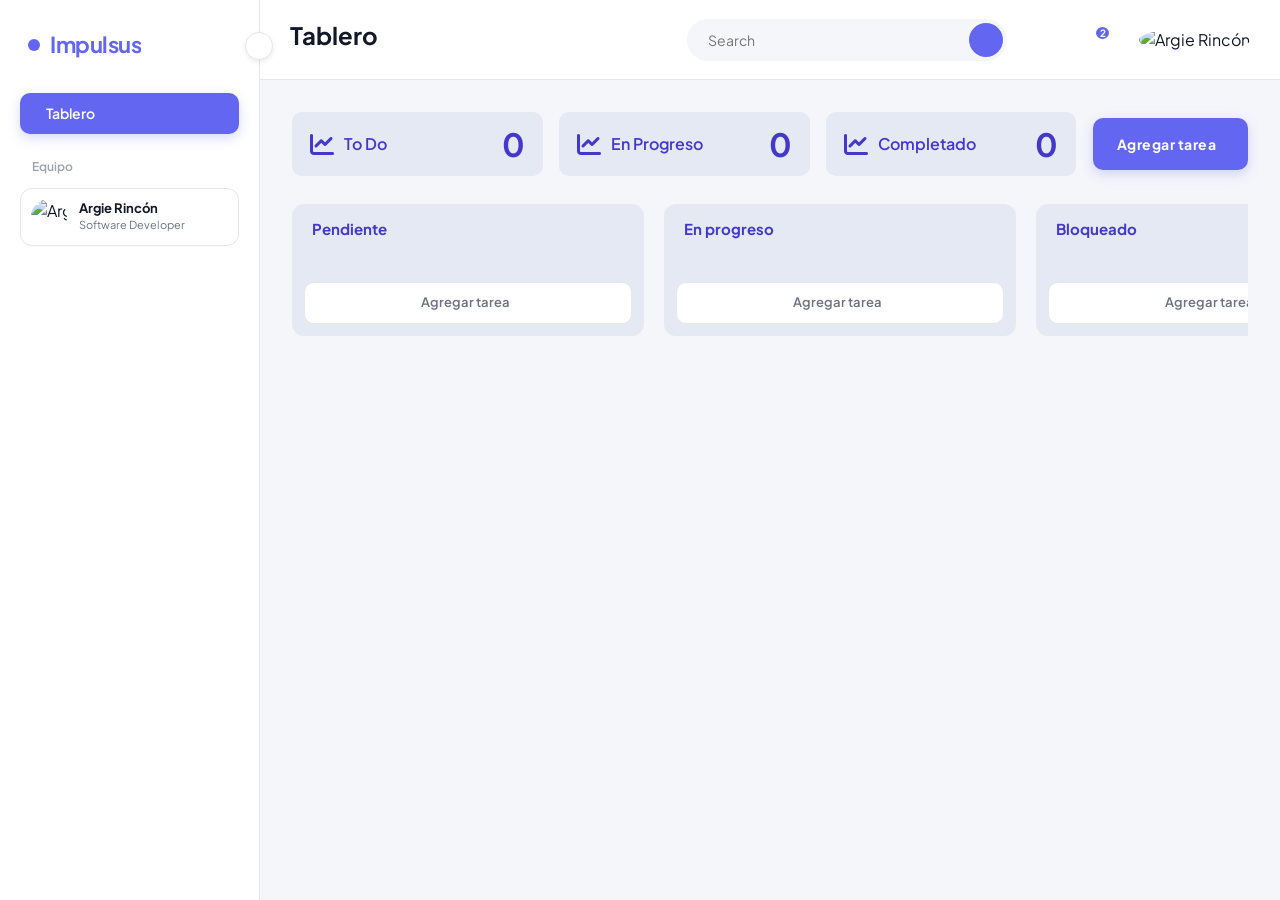
==== commit 8b0c5a54: "feat: implement task form validation with error handling" ====
--- a/src/index.html
+++ b/src/index.html
@@ -13,6 +13,7 @@
     rel="stylesheet" />
 
   <link href="https://cdn.jsdelivr.net/npm/remixicon@4.9.1/fonts/remixicon.css" rel="stylesheet" />
+  <link rel="stylesheet" href="https://cdnjs.cloudflare.com/ajax/libs/font-awesome/6.4.0/css/all.min.css" />
 
   <link href="https://cdn.jsdelivr.net/npm/bootstrap@5.3.3/dist/css/bootstrap.min.css" rel="stylesheet">
   <link rel="stylesheet" href="https://cdn.jsdelivr.net/npm/bootstrap-icons@1.11.3/font/bootstrap-icons.min.css">
@@ -29,6 +30,7 @@
   <link rel="stylesheet" href="components/task-card/team/team-card.css" />
   <link rel="stylesheet" href="components/task-card/chip/chip.css" />
   <link rel="stylesheet" href="components/task-card/card/task-card.css" />
+  <link rel="stylesheet" href="components/task-card/tooltip/tooltip.css" />
 
   <link rel="stylesheet" href="components/task-card/comments/task-comments.css" />
   <link rel="stylesheet" href="components/task-columns-status/task-columns-status.css" />
@@ -77,6 +79,7 @@
   <script src="components/user-avatar/user-avatar.js"></script>
   <script src="components/task-card/team/team-card.js"></script>
   <script src="components/task-card/chip/chip.js"></script>
+  <script src="components/task-card/tooltip/tooltip.js"></script>
   <script src="components/task-card/comments/task-comments.js"></script>
   <script src="https://cdn.jsdelivr.net/npm/jquery@3.7.1/dist/jquery.min.js"></script>
   <script src="https://cdn.jsdelivr.net/npm/bootstrap-datepicker@1.10.0/dist/js/bootstrap-datepicker.min.js"></script>
@@ -85,6 +88,7 @@
   <script src="components/task-card/card/task-card.js"></script>
   <script src="components/header/header.js"></script>
   <script src="https://cdn.jsdelivr.net/npm/bootstrap@5.3.3/dist/js/bootstrap.bundle.min.js"></script>
+  <script src="components/task-form/task-form-validation.js"></script>
   <script src="components/task-form/task-form.js"></script>
 
 </body>
--- a/src/components/task-card/chip/chip.css
+++ b/src/components/task-card/chip/chip.css
@@ -7,6 +7,13 @@
   border-radius: 12px;
   font-size: 11px;
   font-weight: 600;
+  cursor: pointer;
+  user-select: none;
+  transition: opacity 0.15s ease;
+}
+
+.status-badge:hover {
+  opacity: 0.85;
 }
 
 .status-dot {
--- a/src/components/task-card/card/task-card.css
+++ b/src/components/task-card/card/task-card.css
@@ -50,68 +50,6 @@
   background-color: #f1f5f9;
 }
 
-.options-tooltip {
-  position: absolute;
-  top: calc(100% + 4px);
-  right: 0;
-  z-index: 20;
-  min-width: 140px;
-  background: white;
-  border: 1px solid #e2e8f0;
-  border-radius: 8px;
-  box-shadow: 0 8px 24px rgba(0, 0, 0, 0.12);
-  padding: 4px;
-  display: flex;
-  flex-direction: column;
-  gap: 2px;
-}
-
-.options-tooltip[hidden] {
-  display: none;
-}
-
-.tooltip-action {
-  display: flex;
-  align-items: center;
-  gap: 8px;
-  width: 100%;
-  padding: 8px 10px;
-  border: none;
-  background: transparent;
-  border-radius: 6px;
-  font-size: 12px;
-  font-weight: 600;
-  color: var(--text-main);
-  cursor: pointer;
-  text-align: left;
-}
-
-.tooltip-action:hover {
-  background-color: #f1f5f9;
-}
-
-.tooltip-action i {
-  font-size: 15px;
-  color: var(--text-muted);
-}
-
-.tooltip-action--danger {
-  color: #dc2626;
-}
-
-.tooltip-action--danger i {
-  color: #dc2626;
-}
-
-.tooltip-action--danger:hover {
-  background-color: #fef2f2;
-  color: #b91c1c;
-}
-
-.tooltip-action--danger:hover i {
-  color: #b91c1c;
-}
-
 .card-desc {
   margin-bottom: 14px;
   font-size: 12px;
@@ -271,6 +209,44 @@
   margin: 4px 6px;
 }
 
+.status-picker {
+  position: absolute;
+  z-index: 40;
+  min-width: 150px;
+  background: white;
+  border: 1px solid #e2e8f0;
+  border-radius: 8px;
+  box-shadow: 0 8px 24px rgba(0, 0, 0, 0.12);
+  padding: 4px;
+  display: flex;
+  flex-direction: column;
+  gap: 3px;
+}
+
+.status-picker[hidden] {
+  display: none;
+}
+
+.status-picker__item {
+  display: flex;
+  align-items: center;
+  width: 100%;
+  padding: 4px 6px;
+  border: none;
+  background: transparent;
+  border-radius: 6px;
+  cursor: pointer;
+  text-align: left;
+}
+
+.status-picker__item:hover {
+  background-color: #f1f5f9;
+}
+
+.status-picker__item .status-badge {
+  pointer-events: none;
+}
+
 .due-date-picker {
   position: absolute;
   z-index: 40;
--- a/src/components/task-card/tooltip/tooltip.css
+++ b/src/components/task-card/tooltip/tooltip.css
@@ -0,0 +1,61 @@
+.options-tooltip {
+  position: absolute;
+  top: calc(100% + 4px);
+  right: 0;
+  z-index: 20;
+  min-width: 140px;
+  background: white;
+  border: 1px solid #e2e8f0;
+  border-radius: 8px;
+  box-shadow: 0 8px 24px rgba(0, 0, 0, 0.12);
+  padding: 4px;
+  display: flex;
+  flex-direction: column;
+  gap: 2px;
+}
+
+.options-tooltip[hidden] {
+  display: none;
+}
+
+.tooltip-action {
+  display: flex;
+  align-items: center;
+  gap: 8px;
+  width: 100%;
+  padding: 8px 10px;
+  border: none;
+  background: transparent;
+  border-radius: 6px;
+  font-size: 12px;
+  font-weight: 600;
+  color: var(--text-main);
+  cursor: pointer;
+  text-align: left;
+}
+
+.tooltip-action:hover {
+  background-color: #f1f5f9;
+}
+
+.tooltip-action i {
+  font-size: 15px;
+  color: var(--text-muted);
+}
+
+.tooltip-action--danger {
+  color: #dc2626;
+}
+
+.tooltip-action--danger i {
+  color: #dc2626;
+}
+
+.tooltip-action--danger:hover {
+  background-color: #fef2f2;
+  color: #b91c1c;
+}
+
+.tooltip-action--danger:hover i {
+  color: #b91c1c;
+}
--- a/src/components/task-form/task-form.css
+++ b/src/components/task-form/task-form.css
@@ -216,3 +216,28 @@
   color: #ffffff;
   background-color: var(--primary-blue-hover);
 }
+
+.form-feedback {
+  display: none;
+  font-size: 12px;
+  color: #dc2626;
+  margin-top: 4px;
+  font-weight: 500;
+}
+
+.is-invalid .form-feedback,
+.is-invalid + .form-feedback,
+.is-invalid ~ .form-feedback {
+  display: block;
+}
+
+.is-invalid {
+  border-color: #dc2626 !important;
+  box-shadow: 0 0 0 1px #dc2626 !important;
+  border-radius: 8px;
+}
+
+.assignee-select.is-invalid .assignee-select__toggle {
+  border-color: #dc2626 !important;
+  box-shadow: 0 0 0 1px #dc2626 !important;
+}
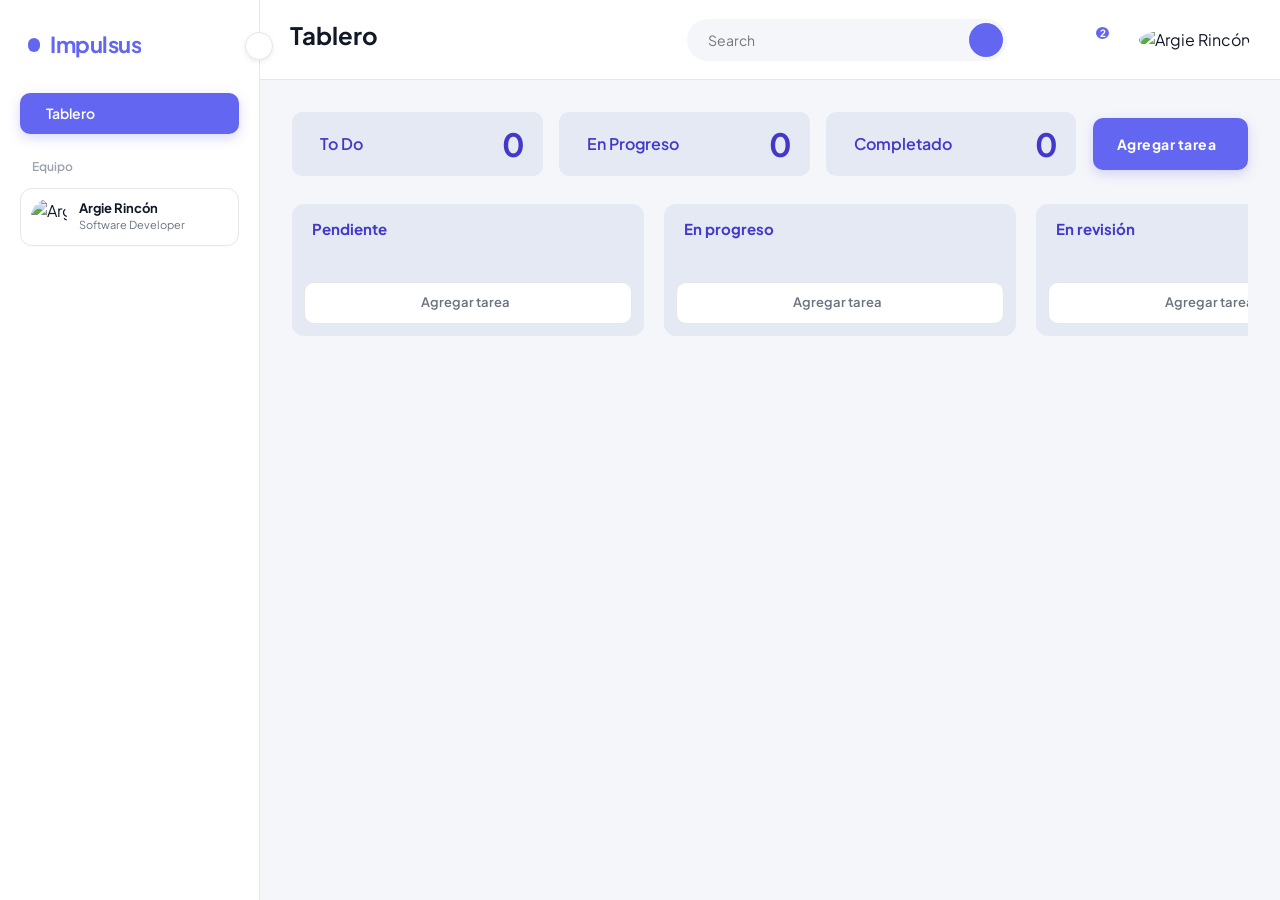
==== commit de309cc8: "fix: update Font Awesome to version 7.0.0 and add task-category styles" ====
--- a/src/index.html
+++ b/src/index.html
@@ -13,8 +13,7 @@
     rel="stylesheet" />
 
   <link href="https://cdn.jsdelivr.net/npm/remixicon@4.9.1/fonts/remixicon.css" rel="stylesheet" />
-  <link rel="stylesheet" href="https://cdnjs.cloudflare.com/ajax/libs/font-awesome/6.4.0/css/all.min.css" />
-
+  <link rel="stylesheet" href="https://cdnjs.cloudflare.com/ajax/libs/font-awesome/7.0.0/css/all.min.css" />
   <link href="https://cdn.jsdelivr.net/npm/bootstrap@5.3.3/dist/css/bootstrap.min.css" rel="stylesheet">
   <link rel="stylesheet" href="https://cdn.jsdelivr.net/npm/bootstrap-icons@1.11.3/font/bootstrap-icons.min.css">
 
@@ -29,6 +28,7 @@
   <link rel="stylesheet" href="components/user-avatar/user-avatar.css" />
   <link rel="stylesheet" href="components/task-card/team/team-card.css" />
   <link rel="stylesheet" href="components/task-card/chip/chip.css" />
+  <link rel="stylesheet" href="components/task-category/task-category.css" />
   <link rel="stylesheet" href="components/task-card/card/task-card.css" />
   <link rel="stylesheet" href="components/task-card/tooltip/tooltip.css" />
 
@@ -79,6 +79,7 @@
   <script src="components/user-avatar/user-avatar.js"></script>
   <script src="components/task-card/team/team-card.js"></script>
   <script src="components/task-card/chip/chip.js"></script>
+  <script src="components/task-category/task-category.js"></script>
   <script src="components/task-card/tooltip/tooltip.js"></script>
   <script src="components/task-card/comments/task-comments.js"></script>
   <script src="https://cdn.jsdelivr.net/npm/jquery@3.7.1/dist/jquery.min.js"></script>
--- a/src/components/sidebar/bar/sidebar.css
+++ b/src/components/sidebar/bar/sidebar.css
@@ -85,7 +85,7 @@
 }
 
 .brand-icon {
-  padding: 6px;
+  padding: 7px 6px;
   background-color: var(--primary-blue);
   border-radius: 8px;
   color: white;
--- a/src/components/task-card/chip/chip.css
+++ b/src/components/task-card/chip/chip.css
@@ -39,6 +39,15 @@
 
 .status-in-progress .status-dot {
   background-color: #2563eb;
+}
+
+.status-in-review {
+  background-color: #ede9fe;
+  color: #5b21b6;
+}
+
+.status-in-review .status-dot {
+  background-color: #7c3aed;
 }
 
 .status-paused {
--- a/src/components/task-columns-status/task-columns-status.css
+++ b/src/components/task-columns-status/task-columns-status.css
@@ -2,7 +2,7 @@
   width: max-content;
   min-height: 0;
   display: grid;
-  grid-template-columns: repeat(5, 352px);
+  grid-template-columns: repeat(6, 352px);
   align-items: start;
   flex: 1;
   gap: 20px;
@@ -132,7 +132,7 @@
 
 @media (max-width: 768px) {
   .kanban-grid {
-    grid-template-columns: repeat(5, 352px);
+    grid-template-columns: repeat(6, 352px);
     width: max-content;
     gap: 16px;
   }
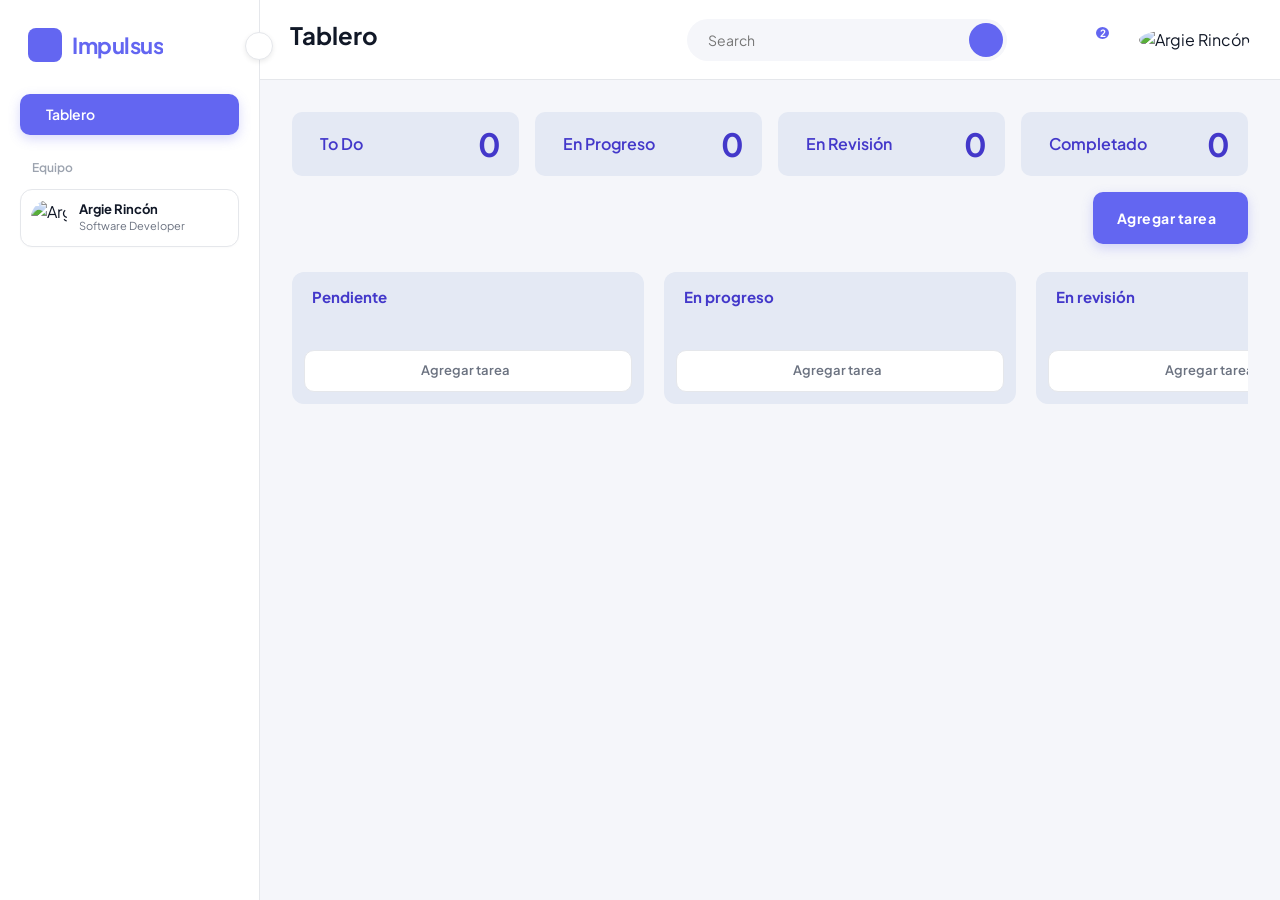
==== commit 21fc0dec: "feat: add comments panel to task form modal" ====
--- a/src/index.html
+++ b/src/index.html
@@ -36,6 +36,7 @@
   <link rel="stylesheet" href="components/task-columns-status/task-columns-status.css" />
   <link rel="stylesheet" href="components/header/header.css" />
   <link rel="stylesheet" href="components/task-form/task-form.css" />
+  <link rel="stylesheet" href="components/task-comments/task-comments.css" />
 </head>
 
 <body class="app-dashboard">
@@ -91,6 +92,7 @@
   <script src="https://cdn.jsdelivr.net/npm/bootstrap@5.3.3/dist/js/bootstrap.bundle.min.js"></script>
   <script src="components/task-form/task-form-validation.js"></script>
   <script src="components/task-form/task-form.js"></script>
+  <script src="components/task-comments/task-comments.js"></script>
 
 </body>
 
--- a/src/components/sidebar/bar/sidebar.css
+++ b/src/components/sidebar/bar/sidebar.css
@@ -85,6 +85,8 @@
 }
 
 .brand-icon {
+  width: 34px;
+  height: 34px;
   padding: 7px 6px;
   background-color: var(--primary-blue);
   border-radius: 8px;
--- a/src/components/task-category/task-category.css
+++ b/src/components/task-category/task-category.css
@@ -0,0 +1,224 @@
+.category-avatar {
+  position: relative;
+  width: 28px;
+  height: 28px;
+  border-radius: 50%;
+  display: inline-flex;
+  align-items: center;
+  justify-content: center;
+  font-size: 16px;
+  flex-shrink: 0;
+  cursor: pointer;
+}
+
+.category-card-tooltip {
+  position: absolute;
+  top: 50%;
+  right: calc(100% + 8px);
+  transform: translateY(-50%);
+  width: 240px;
+  padding: 10px;
+  display: flex;
+  flex-direction: column;
+  gap: 3px;
+  background-color: #1e293b;
+  color: #ffffff;
+  border-radius: 8px;
+  box-shadow: 0 8px 24px rgba(0, 0, 0, 0.18);
+  opacity: 0;
+  visibility: hidden;
+  transition: opacity 0.15s ease, visibility 0.15s ease;
+  pointer-events: none;
+  white-space: normal;
+  text-align: left;
+  cursor: default;
+  z-index: 50;
+}
+
+.category-avatar:hover .category-card-tooltip {
+  opacity: 1;
+  visibility: visible;
+}
+
+.category-card-tooltip__title {
+  font-size: 10px;
+  font-weight: 700;
+  letter-spacing: 0.4px;
+  text-transform: uppercase;
+  color: #94a3b8;
+}
+
+.category-card-tooltip__name {
+  font-size: 12px;
+  font-weight: 700;
+}
+
+.category-card-tooltip__desc {
+  font-size: 11px;
+  font-weight: 500;
+  line-height: 1.45;
+  color: #e2e8f0;
+}
+
+.category-avatar--empty {
+  border: 1px dashed #cbd5e1;
+  background-color: #f8fafc;
+  color: #94a3b8;
+}
+
+.task-category-menu-item {
+  display: flex;
+  align-items: center;
+  gap: 8px;
+}
+
+.dropdown-item .category-avatar {
+  width: 22px;
+  height: 22px;
+  font-size: 11px;
+}
+
+.category-picker {
+  position: absolute;
+  z-index: 40;
+  min-width: 220px;
+  background: white;
+  border: 1px solid #e2e8f0;
+  border-radius: 8px;
+  box-shadow: 0 8px 24px rgba(0, 0, 0, 0.12);
+  padding: 4px;
+  display: flex;
+  flex-direction: column;
+  gap: 2px;
+}
+
+.category-picker[hidden] {
+  display: none;
+}
+
+.category-picker__item {
+  position: relative;
+  display: flex;
+  align-items: center;
+  gap: 8px;
+  width: 100%;
+  padding: 6px 8px;
+  border: none;
+  background: transparent;
+  border-radius: 6px;
+  font-size: 12px;
+  font-weight: 600;
+  color: var(--text-main);
+  cursor: pointer;
+  text-align: left;
+}
+
+.category-picker__item:hover {
+  background-color: #f1f5f9;
+}
+
+.category-picker__item .category-avatar {
+  pointer-events: none;
+}
+
+.category-picker__tooltip {
+  position: absolute;
+  top: 50%;
+  left: calc(100% + 10px);
+  transform: translateY(-50%);
+  width: 240px;
+  padding: 8px 10px;
+  background-color: #1e293b;
+  color: #ffffff;
+  font-size: 11px;
+  font-weight: 500;
+  line-height: 1.45;
+  text-align: left;
+  border-radius: 8px;
+  box-shadow: 0 8px 24px rgba(0, 0, 0, 0.18);
+  opacity: 0;
+  visibility: hidden;
+  transition: opacity 0.15s ease, visibility 0.15s ease;
+  pointer-events: none;
+  white-space: normal;
+  z-index: 50;
+}
+
+.category-picker__item:hover .category-picker__tooltip {
+  opacity: 1;
+  visibility: visible;
+}
+
+.category-habito-mentalidad {
+  color: #15803d;
+  background-color: rgba(34, 197, 94, 0.14);
+}
+
+.category-maestria-carrera {
+  color: #4338ca;
+  background-color: rgba(99, 102, 241, 0.14);
+}
+
+.category-vitalidad-cuerpo {
+  color: #b91c1c;
+  background-color: rgba(239, 68, 68, 0.14);
+}
+
+.category-hitos-vida {
+  color: #b45309;
+  background-color: rgba(245, 158, 11, 0.14);
+}
+
+.category-necesidades-inversion {
+  color: #0f766e;
+  background-color: rgba(20, 184, 166, 0.14);
+}
+
+.category-esparcimiento-hobbies {
+  color: #c2410c;
+  background-color: rgba(249, 115, 22, 0.14);
+}
+
+.category-deseos-gustos {
+  color: #be185d;
+  background-color: rgba(236, 72, 153, 0.14);
+}
+
+.category-accion-transitoria {
+  color: #ffc803;
+  background-color: rgba(250, 204, 21, 0.22);
+}
+
+@media (prefers-color-scheme: dark) {
+  .category-habito-mentalidad {
+    color: #4ade80;
+  }
+
+  .category-maestria-carrera {
+    color: #818cf8;
+  }
+
+  .category-vitalidad-cuerpo {
+    color: #f87171;
+  }
+
+  .category-hitos-vida {
+    color: #fbbf24;
+  }
+
+  .category-necesidades-inversion {
+    color: #2dd4bf;
+  }
+
+  .category-esparcimiento-hobbies {
+    color: #fb923c;
+  }
+
+  .category-deseos-gustos {
+    color: #f472b6;
+  }
+
+  .category-accion-transitoria {
+    color: #fcd34d;
+  }
+}
--- a/src/components/task-card/card/task-card.css
+++ b/src/components/task-card/card/task-card.css
@@ -69,6 +69,13 @@
   gap: 10px;
 }
 
+.card-meta-row {
+  display: flex;
+  align-items: center;
+  justify-content: space-between;
+  gap: 8px;
+}
+
 .avatar-group {
   display: flex;
   align-items: center;
--- a/src/components/task-form/task-form.css
+++ b/src/components/task-form/task-form.css
@@ -1,13 +1,24 @@
 .create-task-card {
-  padding: 24px 28px;
+  padding: 0;
   background: #ffffff;
   border-radius: 20px;
   border: none;
   box-shadow: none;
+  overflow: hidden;
 }
 
 #taskFormModal .modal-dialog {
-  max-width: 650px;
+  max-width: 1060px;
+}
+
+.create-task-card__left {
+  padding: 24px 28px;
+}
+
+@media (max-width: 991.98px) {
+  .create-task-card__left {
+    padding: 20px 20px 12px;
+  }
 }
 
 .create-task-card__header-btn {
@@ -225,6 +236,14 @@
   font-weight: 500;
 }
 
+.category-hint {
+  margin: 4px 0 0;
+  font-size: 11px;
+  font-weight: 500;
+  line-height: 1.4;
+  color: #64748b;
+}
+
 .is-invalid .form-feedback,
 .is-invalid + .form-feedback,
 .is-invalid ~ .form-feedback {
--- a/src/components/task-comments/task-comments.css
+++ b/src/components/task-comments/task-comments.css
@@ -0,0 +1,133 @@
+.task-comments-panel {
+  padding: 24px;
+  background-color: #f4f5f7;
+  border-left: 1px solid #e2e8f0;
+  max-height: 85vh;
+  min-height: 0;
+  flex: 1;
+}
+
+@media (max-width: 991.98px) {
+  .task-comments-panel {
+    border-left: none;
+    border-top: 1px solid #e2e8f0;
+    max-height: none;
+  }
+}
+
+.task-comments__composer {
+  background-color: #ffffff;
+  border: 1px solid var(--input-border, #cbd5e1);
+  border-radius: 10px;
+  padding: 8px 12px;
+  box-shadow: 0 1px 2px rgba(0, 0, 0, 0.04);
+  transition: border-color 0.2s ease, box-shadow 0.2s ease;
+}
+
+.task-comments__composer:focus-within {
+  border-color: var(--primary-blue);
+  box-shadow: 0 0 0 3px var(--focus-ring);
+}
+
+.task-comments__input {
+  border: none;
+  padding: 2px 0;
+  font-size: 14px;
+  color: var(--text-body);
+  resize: none;
+  background: transparent;
+  box-shadow: none !important;
+}
+
+.task-comments__input::placeholder {
+  color: #64748b;
+}
+
+.task-comments__list {
+  display: flex;
+  flex-direction: column;
+  gap: 16px;
+  min-height: 120px;
+}
+
+.task-comments__empty {
+  flex: 1;
+  display: flex;
+  flex-direction: column;
+  align-items: center;
+  justify-content: center;
+  gap: 8px;
+  padding: 24px 12px;
+  text-align: center;
+  font-size: 12px;
+  font-weight: 500;
+  color: #94a3b8;
+}
+
+.task-comments__empty i {
+  font-size: 22px;
+}
+
+.task-comment-item__avatar {
+  width: 32px;
+  height: 32px;
+  border-radius: 50%;
+  object-fit: cover;
+  flex-shrink: 0;
+  margin-top: 2px;
+}
+
+.task-comment-item__author {
+  font-size: 13.5px;
+}
+
+.task-comment-item__time {
+  font-size: 12px;
+  color: #2563eb;
+  text-decoration: underline;
+}
+
+.task-comment-item__bubble {
+  background-color: #ffffff;
+  border: 1px solid #e2e8f0;
+  border-radius: 10px;
+  padding: 10px 14px;
+  font-size: 14px;
+  color: #1e293b;
+  box-shadow: 0 1px 2px rgba(0, 0, 0, 0.03);
+  word-break: break-word;
+}
+
+.task-comment-item__actions {
+  font-size: 12px;
+  color: #64748b;
+  padding-left: 4px;
+}
+
+.task-comment-item__action-btn {
+  background: none;
+  border: none;
+  padding: 0;
+  color: #475569;
+  font-size: 14px;
+  cursor: pointer;
+  line-height: 1;
+}
+
+.task-comment-item__action-btn:hover {
+  color: #0f172a;
+}
+
+.task-comment-item__action-link {
+  background: none;
+  border: none;
+  padding: 0;
+  color: #475569;
+  text-decoration: underline;
+  font-size: 12px;
+  cursor: pointer;
+}
+
+.task-comment-item__action-link:hover {
+  color: #0f172a;
+}
